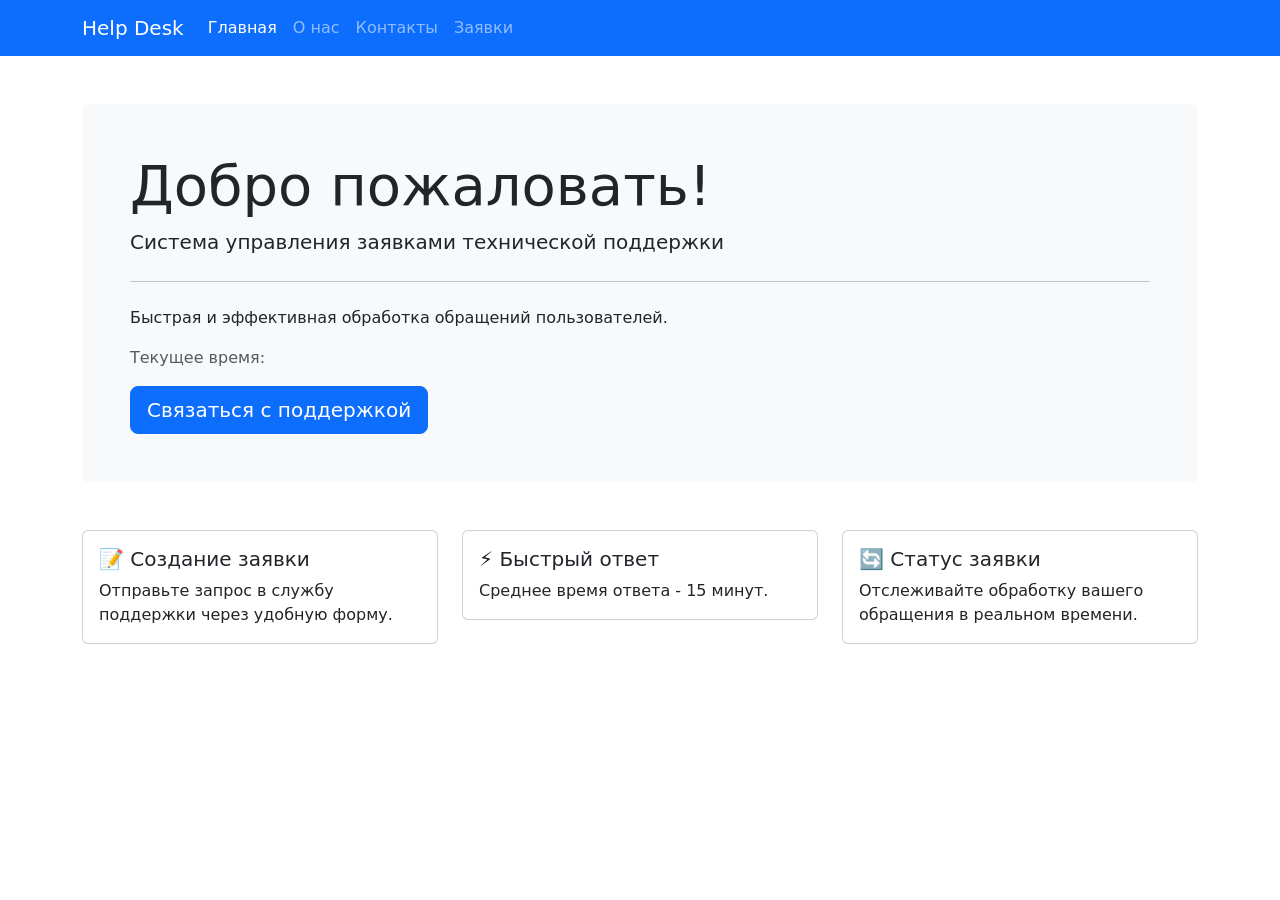
==== src/main/resources/templates/index.html @ 4c0ed1de "1" ====
<!DOCTYPE html>
<html lang="ru" xmlns:th="http://www.thymeleaf.org">
<head>
    <meta charset="UTF-8">
    <meta name="viewport" content="width=device-width, initial-scale=1.0">
    <title th:text="${title}">Help Desk</title>
    <!-- Bootstrap 5 CSS -->
    <link href="https://cdn.jsdelivr.net/npm/bootstrap@5.3.0/dist/css/bootstrap.min.css" rel="stylesheet">
    <!-- Custom CSS -->
    <link href="/css/style.css" rel="stylesheet">
</head>
<body>
<!-- Навигация -->
<nav class="navbar navbar-expand-lg navbar-dark bg-primary">
    <div class="container">
        <a class="navbar-brand" href="/">Help Desk</a>
        <button class="navbar-toggler" type="button" data-bs-toggle="collapse" data-bs-target="#navbarNav">
            <span class="navbar-toggler-icon"></span>
        </button>
        <div class="collapse navbar-collapse" id="navbarNav">
            <ul class="navbar-nav">
                <li class="nav-item">
                    <a class="nav-link active" href="/">Главная</a>
                </li>
                <li class="nav-item">
                    <a class="nav-link" href="/about">О нас</a>
                </li>
                <li class="nav-item">
                    <a class="nav-link" href="/contacts">Контакты</a>
                </li>
                <li class="nav-item">
                    <a class="nav-link" th:href="@{/tickets}">Заявки</a>
                </li>
            </ul>
        </div>
    </div>
</nav>

<!-- Основной контент -->
<div class="container mt-5">
    <div class="jumbotron bg-light p-5 rounded">
        <h1 class="display-4" th:text="${welcomeMessage}">Добро пожаловать!</h1>
        <p class="lead">Система управления заявками технической поддержки</p>
        <hr class="my-4">
        <p>Быстрая и эффективная обработка обращений пользователей.</p>
        <p class="text-muted">Текущее время: <span th:text="${currentTime}"></span></p>
        <a class="btn btn-primary btn-lg" href="/contacts" role="button">Связаться с поддержкой</a>
    </div>

    <div class="row mt-5">
        <div class="col-md-4">
            <div class="card">
                <div class="card-body">
                    <h5 class="card-title">📝 Создание заявки</h5>
                    <p class="card-text">Отправьте запрос в службу поддержки через удобную форму.</p>
                </div>
            </div>
        </div>
        <div class="col-md-4">
            <div class="card">
                <div class="card-body">
                    <h5 class="card-title">⚡ Быстрый ответ</h5>
                    <p class="card-text">Среднее время ответа - 15 минут.</p>
                </div>
            </div>
        </div>
        <div class="col-md-4">
            <div class="card">
                <div class="card-body">
                    <h5 class="card-title">🔄 Статус заявки</h5>
                    <p class="card-text">Отслеживайте обработку вашего обращения в реальном времени.</p>
                </div>
            </div>
        </div>
    </div>
</div>

<!-- Bootstrap JS -->
<script src="https://cdn.jsdelivr.net/npm/bootstrap@5.3.0/dist/js/bootstrap.bundle.min.js"></script>
</body>
</html>
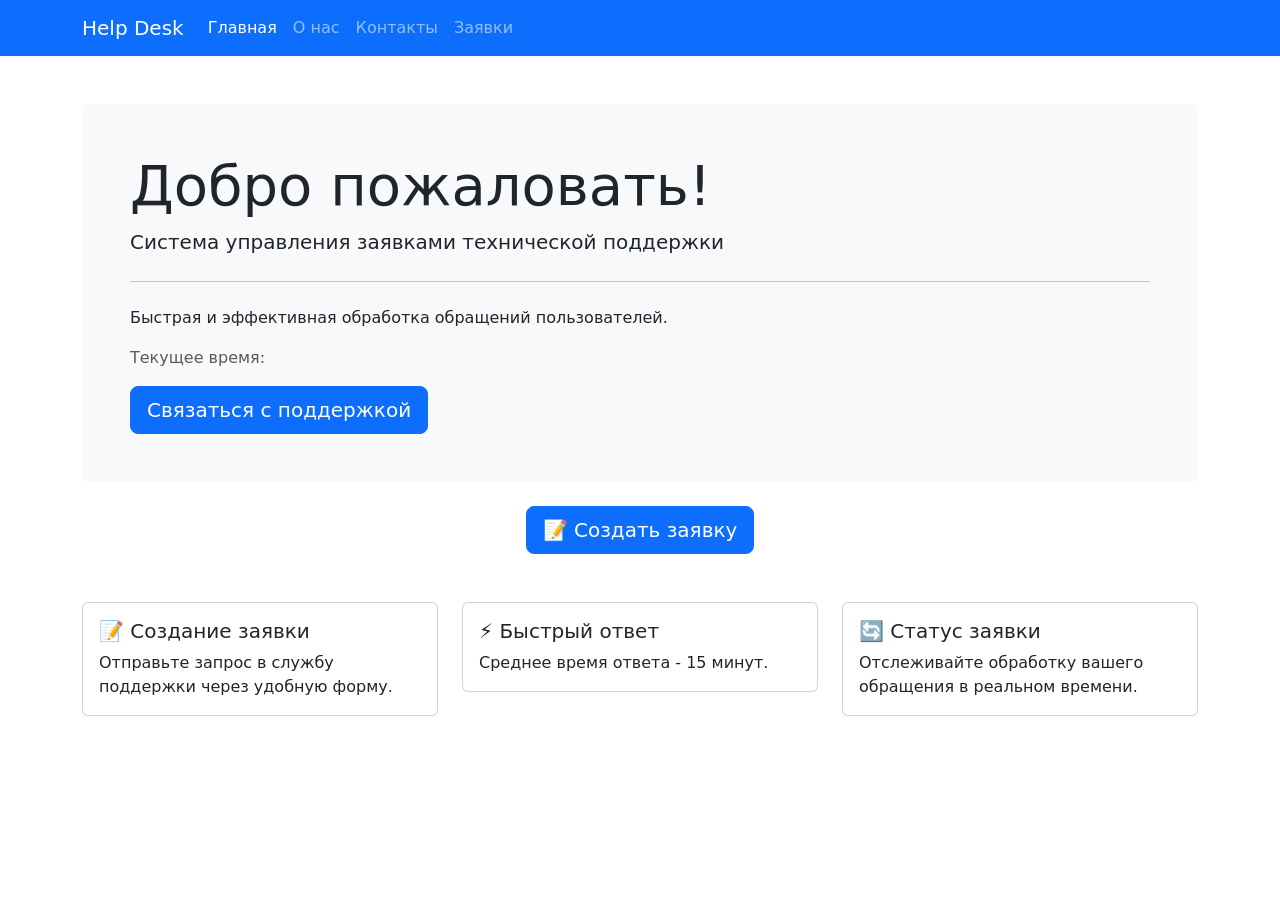
==== commit 26512997: "1" ====
--- a/src/main/resources/templates/index.html
+++ b/src/main/resources/templates/index.html
@@ -36,7 +36,7 @@
     </div>
 </nav>
 
-<!-- Основной контент -->
+<!-- Основной Kонтент -->
 <div class="container mt-5">
     <div class="jumbotron bg-light p-5 rounded">
         <h1 class="display-4" th:text="${welcomeMessage}">Добро пожаловать!</h1>
@@ -45,6 +45,12 @@
         <p>Быстрая и эффективная обработка обращений пользователей.</p>
         <p class="text-muted">Текущее время: <span th:text="${currentTime}"></span></p>
         <a class="btn btn-primary btn-lg" href="/contacts" role="button">Связаться с поддержкой</a>
+    </div>
+
+    <div class="text-center mt-4">
+        <a th:href="@{/tickets/new}" class="btn btn-primary btn-lg">
+            📝 Создать заявку
+        </a>
     </div>
 
     <div class="row mt-5">
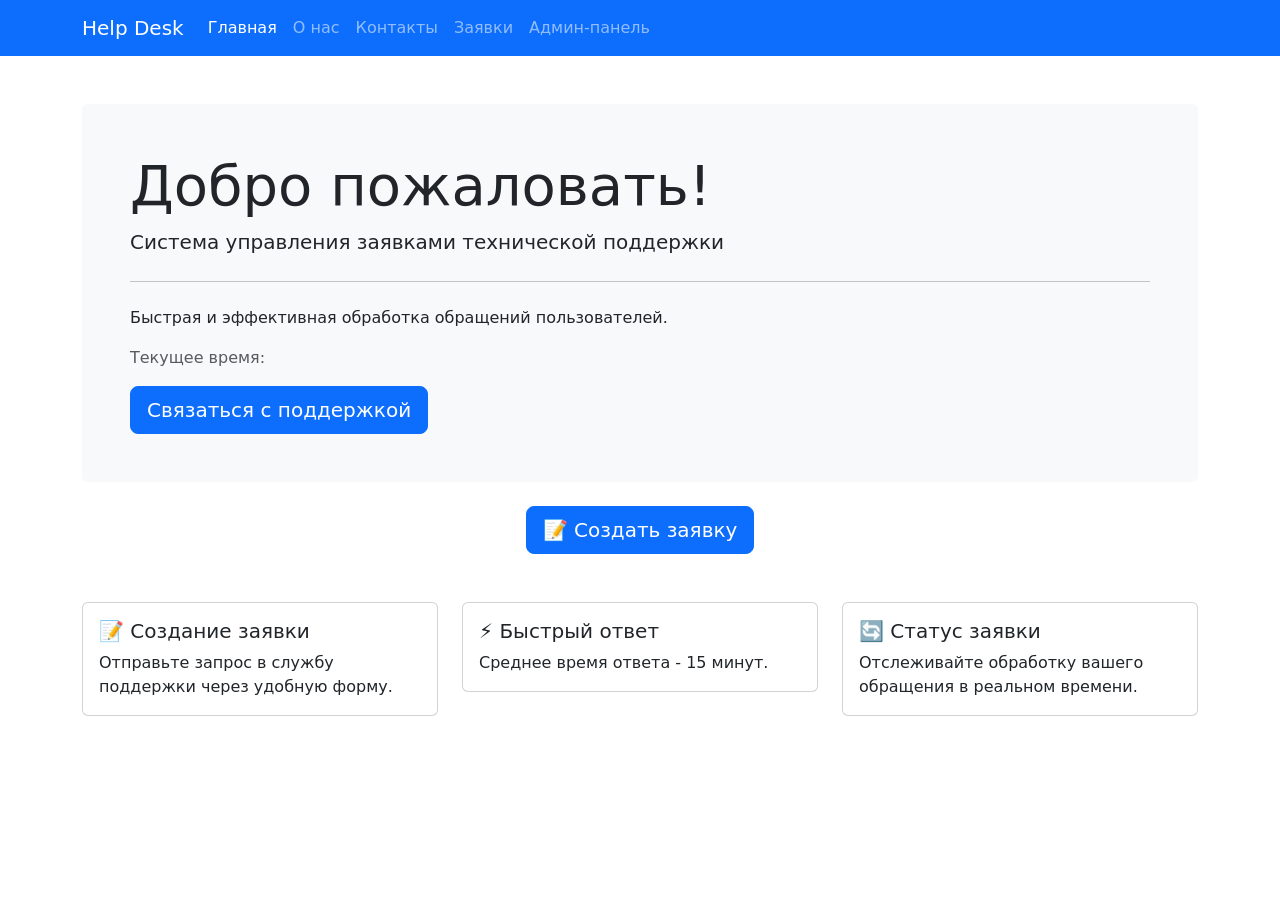
==== commit e687f66d: "pr4" ====
--- a/src/main/resources/templates/index.html
+++ b/src/main/resources/templates/index.html
@@ -30,6 +30,9 @@
                 </li>
                 <li class="nav-item">
                     <a class="nav-link" th:href="@{/tickets}">Заявки</a>
+                </li>
+                <li class="nav-item">
+                    <a class="nav-link" th:href="@{/admin/tickets}"> Админ-панель</a>
                 </li>
             </ul>
         </div>
